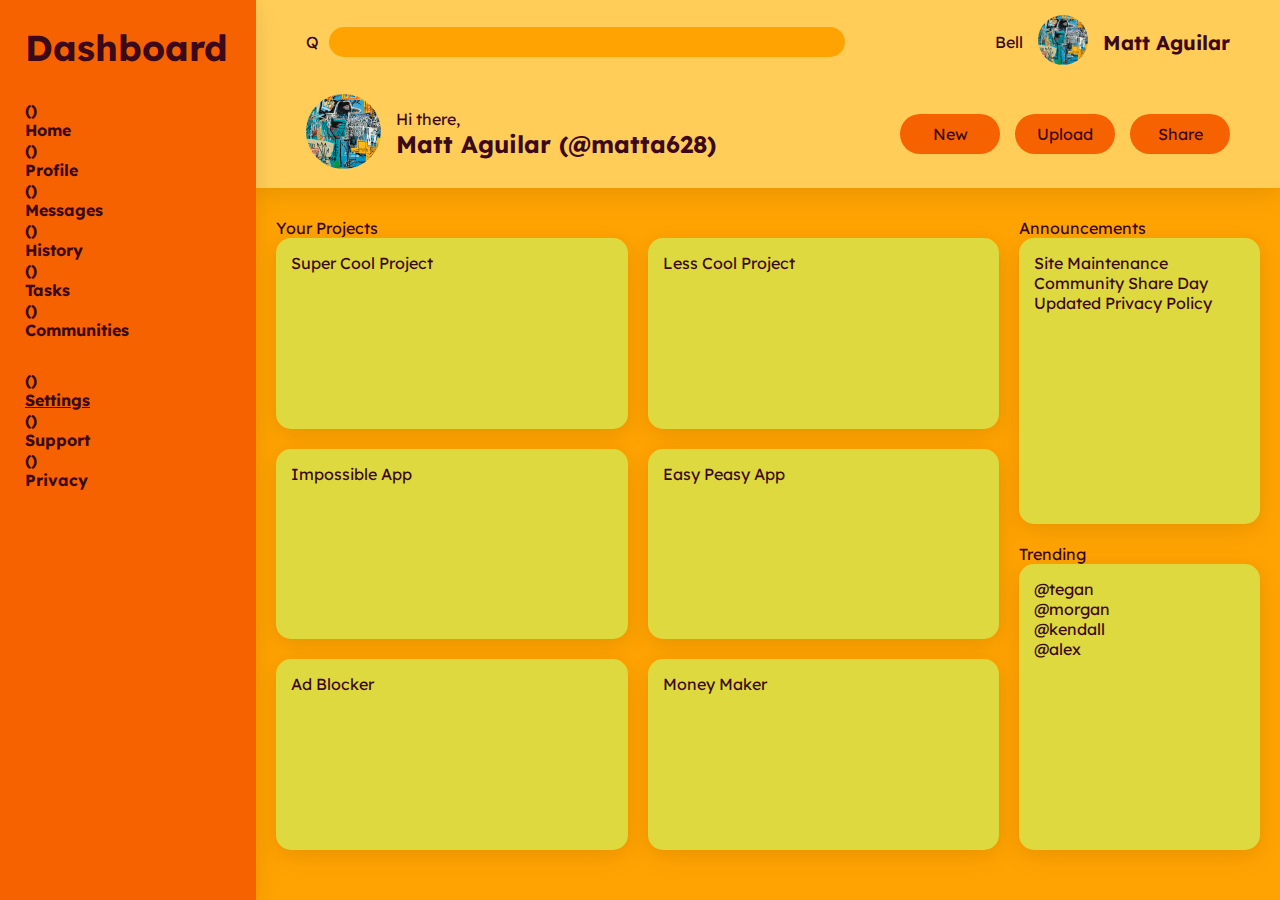
==== index.html @ 76fbe7a9 "Reorganize sidebar and add hover color changes" ====
<!DOCTYPE html>
<html lang="en">
<head>
  <title>Admin Dashboard</title>
  <link rel="stylesheet" href="style.css">
  <meta charset="UTF-8">
  <meta http-equiv="X-UA-Compatible" content="IE=edge">
  <meta name="viewport" content="width=device-width, initial-scale=1.0">
</head>
<body>
  
    <div class="wrapper">
      <div class="header">
        <div class="top">
          <div class="search">
            <div class="search-icon">Q</div>
            <input type="search">
          </div>
          <div class="account">
            <div class="notifications">
              Bell
            </div>
            <div class="profile-pic">
              <img src="img/profile.png" alt="profile picture">
            </div>
            <div class="account-name">
              Matt Aguilar
            </div>
          </div>
        </div>
        <div class="heading">
          <div class="welcome">
            <div class="profile-pic">
              <img src="img/profile.png" alt="profile picture">
            </div>
            <div class="user-greeting">
              <div class="greeting">Hi there,</div>
              <div class="user-name">Matt Aguilar (@matta628)</div>
            </div>
          </div>
          <div class="actions">
              <div class="buttons">
                <input type="button" value="New">
                <input type="button" value="Upload">
                <input type="button" value="Share">
              </div>
          </div>
        </div>
      </div>
      <div class="sidebar">
        <div class="title">
          Dashboard
        </div>
        <div class="nav">
          <div>
            <div class="symbol">()</div>
            <div>Home</div>
          </div>
          <div>
            <div class="symbol">()</div>
            <div>Profile</div>
          </div>
          <div>
            <div class="symbol">()</div>
            <div>Messages</div>
          </div>
          <div>
            <div class="symbol">()</div>
            <div>History</div>
          </div>
          <div>
            <div class="symbol">()</div>
            <div>Tasks</div>
          </div>
          <div>
            <div class="symbol">()</div>
            <div>Communities</div>
          </div>
        </div>
        <div class="nav">
          <div>
            <div class="symbol">()</div>
            <a href="">Settings</a>
          </div>
          <div>
            <div class="symbol">()</div>
            <div>Support</div>
          </div>
          <div>
            <div class="symbol">()</div>
            <div>Privacy</div>
          </div>
        </div>
      </div>
      <div class="dashboard">
        <div class="projects">
          <div class="title">Your Projects</div>
          <div class="project-cards">
            <div class="card">
              <div class="project">Super Cool Project</div>
            </div>
            <div class="card">
              <div class="project">Less Cool Project</div>
            </div>
            <div class="card">
              <div class="project">Impossible App</div>
            </div>
            <div class="card">
              <div class="project">Easy Peasy App</div>
            </div>
            <div class="card">
              <div class="project">Ad Blocker</div>
            </div>
            <div class="card">
              <div class="project">Money Maker</div>
            </div>
          </div>
        </div>
        <div class="announcements">
          <div class="title">Announcements</div>
          <div class="container">
            <ul>
              <li>Site Maintenance</li>
              <li>Community Share Day</li>
              <li>Updated Privacy Policy</li>
            </ul>
          </div>
        </div>
        <div class="trending">
          <div class="title">Trending</div>
          <div class="container">
            <ul>
              <li>@tegan</li>
              <li>@morgan</li>
              <li>@kendall</li>
              <li>@alex</li>
            </ul>
          </div>
        </div>
      </div>
    </div>


</body>
</html>
---- style.css ----
@import url('https://fonts.googleapis.com/css2?family=Lexend:wght@100;200;400;700&display=swap');

:root{
  --main-foreground: #DED93E;
  --main-fg-light: #ede843;
  --main-background: #FFA303;
  --main-header: #FFCD58;
  --main-side: #F76201;
  --main-side-light: #fa8f48;
  --main-font-color: #3B0918;
}

/* :root{
  --main-foreground: #FBFAF8;
  --main-background: #e7decd;
  --main-header: #9cc274;
  --main-side: #698f3f;
  --main-font-color: #0a122a;
} */

/* :root{
  --main-foreground: #11579a;
  --main-background: #041C32;
  --main-header: #0f5a7d;
  --main-side: #04293A;
  --main-font-color: rgb(80, 169, 191);
}  */

* {
  padding: 0;
  margin: 0;
  color: var(--main-font-color);
  font-family: 'Lexend', sans-serif;
  font-size: 16px;
}

li{
  list-style: none;
}

.wrapper{
  height: 100vh;
  display: grid;
  grid: "sidebar header" 1fr
        "sidebar dashboard" 5.5fr
        / 1fr 4fr;
  overflow: auto;
}

.sidebar{
  padding: 25px;
  grid-area: sidebar;
  background-color: var(--main-side);
  color: var(--main-highlight);
  position: relative;
  z-index: 3;
  font-weight: 700;
  display: flex;
  flex-direction: column;
  gap: 30px;
}

.sidebar .title {
  font-size: 36px;
}

.nav ul{
  display: grid;
  grid-template-rows: repeat(6, 1fr);
  grid-template-columns: 1fr 8fr;
}

.nav li {
  font-size: 24px;
}

.header{
  padding: 15px 50px;
  grid-area: header;
  background-color: var(--main-header);
  position: relative;
  z-index: 2;
  display: grid;
  grid: "top" 1fr "heading" 1fr / 1fr;
}

.top{
  grid-area: top;
  width: 100%;
  gap: 150px;
  display: flex;
  justify-content: end;
  align-self: start;
  align-items: center;
}

.search{
  display: flex;
  gap: 10px;
  width: 100%;
  align-items: center;
}

input[type="search"]{
  background-color: var(--main-background);
  border-radius: 15px;
  border: none;
  padding-left: 5px;
  outline: none;
  height: 30px;
  width: 100%;
}

input[type="search"]::-webkit-search-cancel-button {
  -webkit-appearance: none;
}

.account{
  gap: 15px;
  display: flex;
  align-items: center;
}

.account img{
  height: 50px;
  width: auto;
}

.account-name{
  font-size: 20px;
  font-weight: 700;
  width: max-content;
}

.heading{
  grid-area: heading;
  display: flex;
  justify-content: space-between;
  align-items: center;
}

.welcome{
  display: flex;
  align-items: center;
  gap: 15px;
}

.welcome img {
  height: 75px;
}

img{
  border-radius: 50px;
}

.user-name{
  font-size: 24px;
  font-weight: 700;
}

.buttons{
  display: flex;
  align-items: center;
  gap: 15px;
}

input[type="button"]{
  background-color: var(--main-side);
  height: 40px;
  width: 100px;
  border: none;
  border-radius: 30px;
}

input[type="button"]:hover{
  background-color: var(--main-side-light);
}



.dashboard{
  grid-area: dashboard;
  padding: 30px 20px 50px 20px;
  background-color: var(--main-background);
  display: grid;
  grid: "projects announcements" 1fr
  "projects trending" 1fr
  / 3fr 1fr;
  gap: 20px;
  position: relative;
  z-index: 1;
}

.projects{
  grid-area: projects;
  display: flex;
  flex-direction: column;
}

.project-cards{
  height: 100%;
  display: grid;
  grid: 1fr 1fr 1fr / 1fr 1fr;
  gap: 20px;
}

.card{
  background-color: var(--main-contrast);
}

.announcements{
  display: flex;
  flex-direction: column;
  grid-area: announcements;
}

.trending{
  display: flex;
  flex-direction: column;
  grid-area: trending;
  height: 100%;
}
.container {
  height: 100%;
}

.card, .container{
  border-radius: 15px;
  padding: 15px;
  background-color: var(--main-foreground);
}

.card:hover, .container:hover{
  background-color: var(--main-fg-light);
}


.card, .container, .header, .sidebar{
  box-shadow: rgba(17, 17, 26, 0.05) 0px 4px 16px, rgba(17, 17, 26, 0.05) 0px 8px 32px;
}
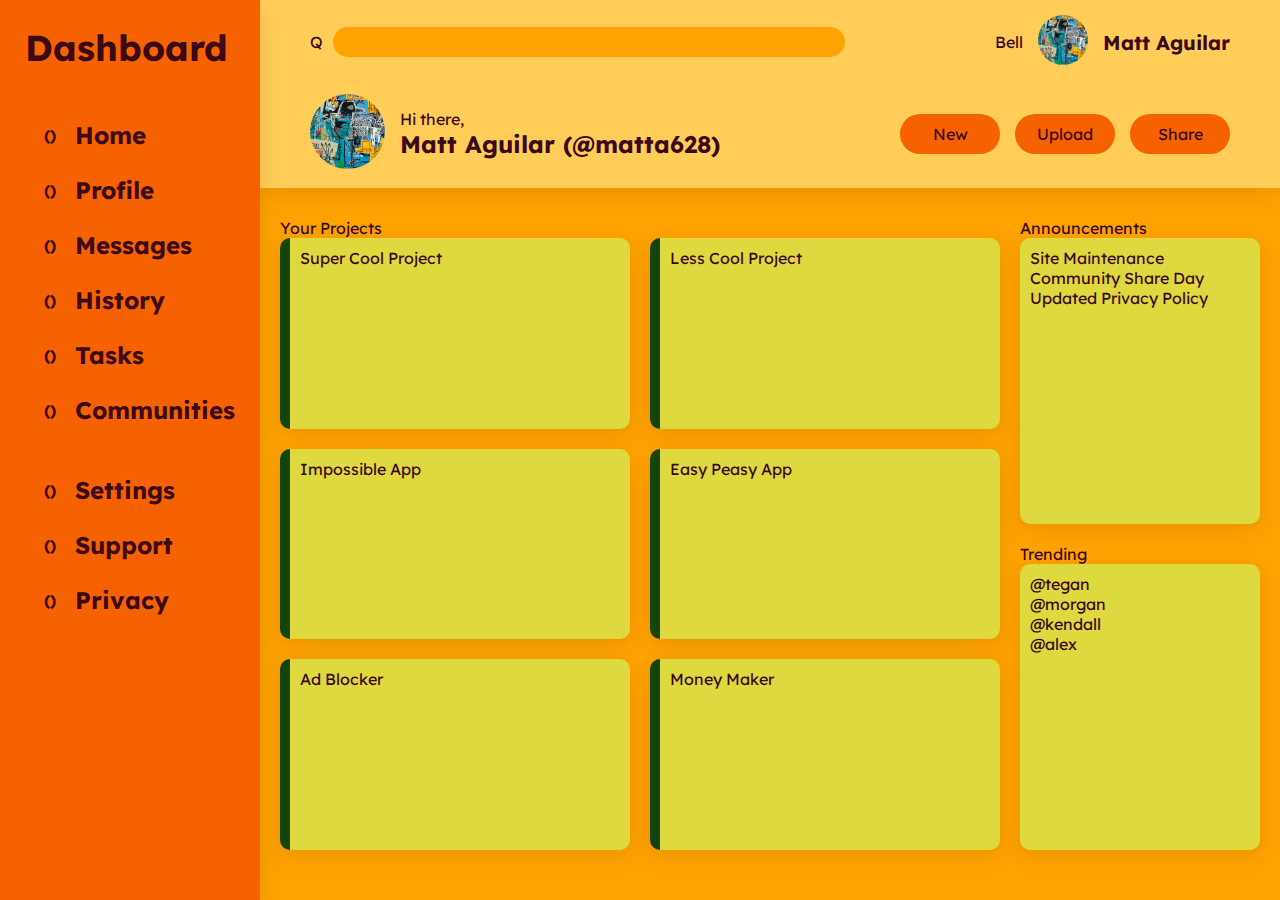
==== commit 0b2c59ab: "Add accent color to project cards" ====
--- a/index.html
+++ b/index.html
@@ -52,43 +52,44 @@
           Dashboard
         </div>
         <div class="nav">
-          <div>
+          <div class="nav-link">
             <div class="symbol">()</div>
-            <div>Home</div>
+            <a href="">Home</a>
           </div>
-          <div>
+          <div class="nav-link">
             <div class="symbol">()</div>
-            <div>Profile</div>
+            <a href="">Profile</a>
           </div>
-          <div>
+          <div class="nav-link">
             <div class="symbol">()</div>
-            <div>Messages</div>
+            <a href="">Messages</a>
           </div>
-          <div>
+          <div class="nav-link">
             <div class="symbol">()</div>
-            <div>History</div>
+            <a href="">History</a>
           </div>
-          <div>
+          <div class="nav-link">
             <div class="symbol">()</div>
-            <div>Tasks</div>
+            <a href="">Tasks</a>
           </div>
-          <div>
+          <div class="nav-link">
             <div class="symbol">()</div>
-            <div>Communities</div>
+            <a href="">Communities</a>
           </div>
         </div>
         <div class="nav">
-          <div>
+          <div class="nav-link">
             <div class="symbol">()</div>
             <a href="">Settings</a>
           </div>
-          <div>
+          <div class="nav-link">
             <div class="symbol">()</div>
-            <div>Support</div>
+            <a href="">Support</a>
           </div>
-          <div>
+          <div class="nav-link">
             <div class="symbol">()</div>
-            <div>Privacy</div>
+            <a href="">Privacy</a>
+
           </div>
         </div>
       </div>
--- a/style.css
+++ b/style.css
@@ -3,6 +3,7 @@
 :root{
   --main-foreground: #DED93E;
   --main-fg-light: #ede843;
+  --main-accent: #2d9a1c;
   --main-background: #FFA303;
   --main-header: #FFCD58;
   --main-side: #F76201;
@@ -57,21 +58,37 @@
   font-weight: 700;
   display: flex;
   flex-direction: column;
-  gap: 30px;
+  gap: 50px;
 }
 
 .sidebar .title {
   font-size: 36px;
 }
 
-.nav ul{
-  display: grid;
-  grid-template-rows: repeat(6, 1fr);
-  grid-template-columns: 1fr 8fr;
-}
-
-.nav li {
+.nav{
+  display: grid;
+  gap: 25px;
+}
+
+.nav-link{
+  display:grid;
+  grid-template-columns: 50px;
+  grid-auto-flow: column;
+  align-items: center;
+}
+
+.symbol{
+  display: grid;
+  place-content: center;
+}
+
+.nav a{
   font-size: 24px;
+  text-decoration: none;
+}
+
+a:hover{
+  text-decoration: underline;
 }
 
 .header{
@@ -206,6 +223,7 @@
 
 .card{
   background-color: var(--main-contrast);
+  border-left: 10px inset var(--main-accent);
 }
 
 .announcements{
@@ -225,15 +243,14 @@
 }
 
 .card, .container{
-  border-radius: 15px;
-  padding: 15px;
+  border-radius: 10px;
+  padding: 10px;
   background-color: var(--main-foreground);
 }
 
 .card:hover, .container:hover{
   background-color: var(--main-fg-light);
 }
-
 
 .card, .container, .header, .sidebar{
   box-shadow: rgba(17, 17, 26, 0.05) 0px 4px 16px, rgba(17, 17, 26, 0.05) 0px 8px 32px;
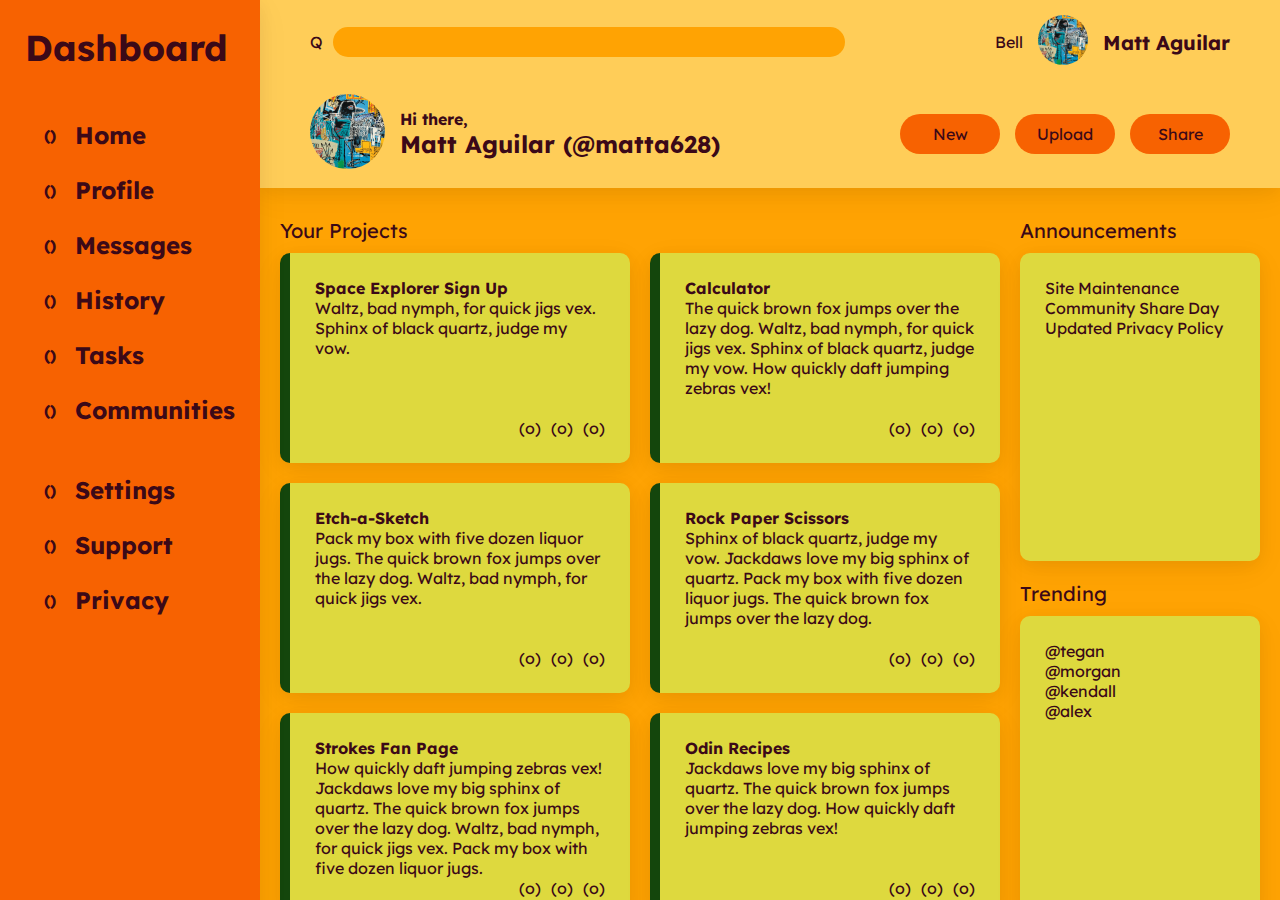
==== commit ee5bd235: "Organize project cards" ====
--- a/index.html
+++ b/index.html
@@ -98,22 +98,133 @@
           <div class="title">Your Projects</div>
           <div class="project-cards">
             <div class="card">
-              <div class="project">Super Cool Project</div>
-            </div>
-            <div class="card">
-              <div class="project">Less Cool Project</div>
-            </div>
-            <div class="card">
-              <div class="project">Impossible App</div>
-            </div>
-            <div class="card">
-              <div class="project">Easy Peasy App</div>
-            </div>
-            <div class="card">
-              <div class="project">Ad Blocker</div>
-            </div>
-            <div class="card">
-              <div class="project">Money Maker</div>
+              <div class="project">
+                <div class="project-title">Space Explorer Sign Up</div>
+                <div class="project-desc">
+                  Waltz, bad nymph, for quick jigs vex.
+                  Sphinx of black quartz, judge my vow.
+                </div>
+              </div>
+              <div class="project-buttons">
+                <div class="star">
+                  (o)
+                </div>
+                <div class="view">
+                  (o)
+                </div>
+                <div class="share">
+                  (o)
+                </div>
+              </div>
+            </div>
+            <div class="card">
+              <div class="project">
+                <div class="project-title">Calculator</div>
+                <div class="project-desc">
+                  The quick brown fox jumps over the lazy dog.
+                  Waltz, bad nymph, for quick jigs vex.
+                  Sphinx of black quartz, judge my vow.
+                  How quickly daft jumping zebras vex!
+                </div>
+              </div>
+              <div class="project-buttons">
+                <div class="star">
+                  (o)
+                </div>
+                <div class="view">
+                  (o)
+                </div>
+                <div class="share">
+                  (o)
+                </div>
+              </div>
+            </div>
+            <div class="card">
+              <div class="project">
+                <div class="project-title">Etch-a-Sketch</div>
+                <div class="project-desc">
+                  Pack my box with five dozen liquor jugs.
+                  The quick brown fox jumps over the lazy dog.
+                  Waltz, bad nymph, for quick jigs vex.
+                </div>
+              </div>
+              <div class="project-buttons">
+                <div class="star">
+                  (o)
+                </div>
+                <div class="view">
+                  (o)
+                </div>
+                <div class="share">
+                  (o)
+                </div>
+              </div>
+            </div>
+            <div class="card">
+              <div class="project">
+                <div class="project-title">Rock Paper Scissors</div>
+                <div class="project-desc">
+                  Sphinx of black quartz, judge my vow.
+                  Jackdaws love my big sphinx of quartz.
+                  Pack my box with five dozen liquor jugs.
+                  The quick brown fox jumps over the lazy dog.
+                </div>
+              </div>
+              <div class="project-buttons">
+                <div class="star">
+                  (o)
+                </div>
+                <div class="view">
+                  (o)
+                </div>
+                <div class="share">
+                  (o)
+                </div>
+              </div>
+            </div>
+            <div class="card">
+              <div class="project">
+                <div class="project-title">Strokes Fan Page</div>
+                <div class="project-desc">
+                  How quickly daft jumping zebras vex!
+                  Jackdaws love my big sphinx of quartz.
+                  The quick brown fox jumps over the lazy dog.
+                  Waltz, bad nymph, for quick jigs vex.
+                  Pack my box with five dozen liquor jugs.
+                </div>
+              </div>
+              <div class="project-buttons">
+                <div class="star">
+                  (o)
+                </div>
+                <div class="view">
+                  (o)
+                </div>
+                <div class="share">
+                  (o)
+                </div>
+              </div>
+            </div>
+            <div class="card">
+              <div class="project">
+                <div class="project-title">Odin Recipes</div>
+                <div class="project-desc">
+                  Jackdaws love my big sphinx of quartz.
+                  The quick brown fox jumps over the lazy dog.
+                  How quickly daft jumping zebras vex!
+                </div>
+              </div>
+              <div class="project-buttons">
+                <div class="star">
+                  (o)
+                </div>
+                <div class="view">
+                  (o)
+                </div>
+                <div class="share">
+                  (o)
+                </div>
+              </div>
             </div>
           </div>
         </div>
--- a/style.css
+++ b/style.css
@@ -169,10 +169,12 @@
 img{
   border-radius: 50px;
 }
+.user-greeting {
+  font-weight: 700;
+}
 
 .user-name{
   font-size: 24px;
-  font-weight: 700;
 }
 
 .buttons{
@@ -193,8 +195,6 @@
   background-color: var(--main-side-light);
 }
 
-
-
 .dashboard{
   grid-area: dashboard;
   padding: 30px 20px 50px 20px;
@@ -208,10 +208,18 @@
   z-index: 1;
 }
 
+.dashboard .title {
+  font-size: 20px;
+}
+
 .projects{
   grid-area: projects;
   display: flex;
   flex-direction: column;
+}
+
+.project-title{
+  font-weight: 700;
 }
 
 .project-cards{
@@ -224,6 +232,15 @@
 .card{
   background-color: var(--main-contrast);
   border-left: 10px inset var(--main-accent);
+  display: grid;
+  align-content: space-between;
+}
+
+.project-buttons{
+  display: grid;
+  grid-auto-flow: column;
+  justify-content: right;
+  gap: 10px;
 }
 
 .announcements{
@@ -238,13 +255,19 @@
   grid-area: trending;
   height: 100%;
 }
+
+.projects, .announcements,
+.trending{
+  gap: 10px;
+}
+
 .container {
   height: 100%;
 }
 
 .card, .container{
   border-radius: 10px;
-  padding: 10px;
+  padding: 25px;
   background-color: var(--main-foreground);
 }
 
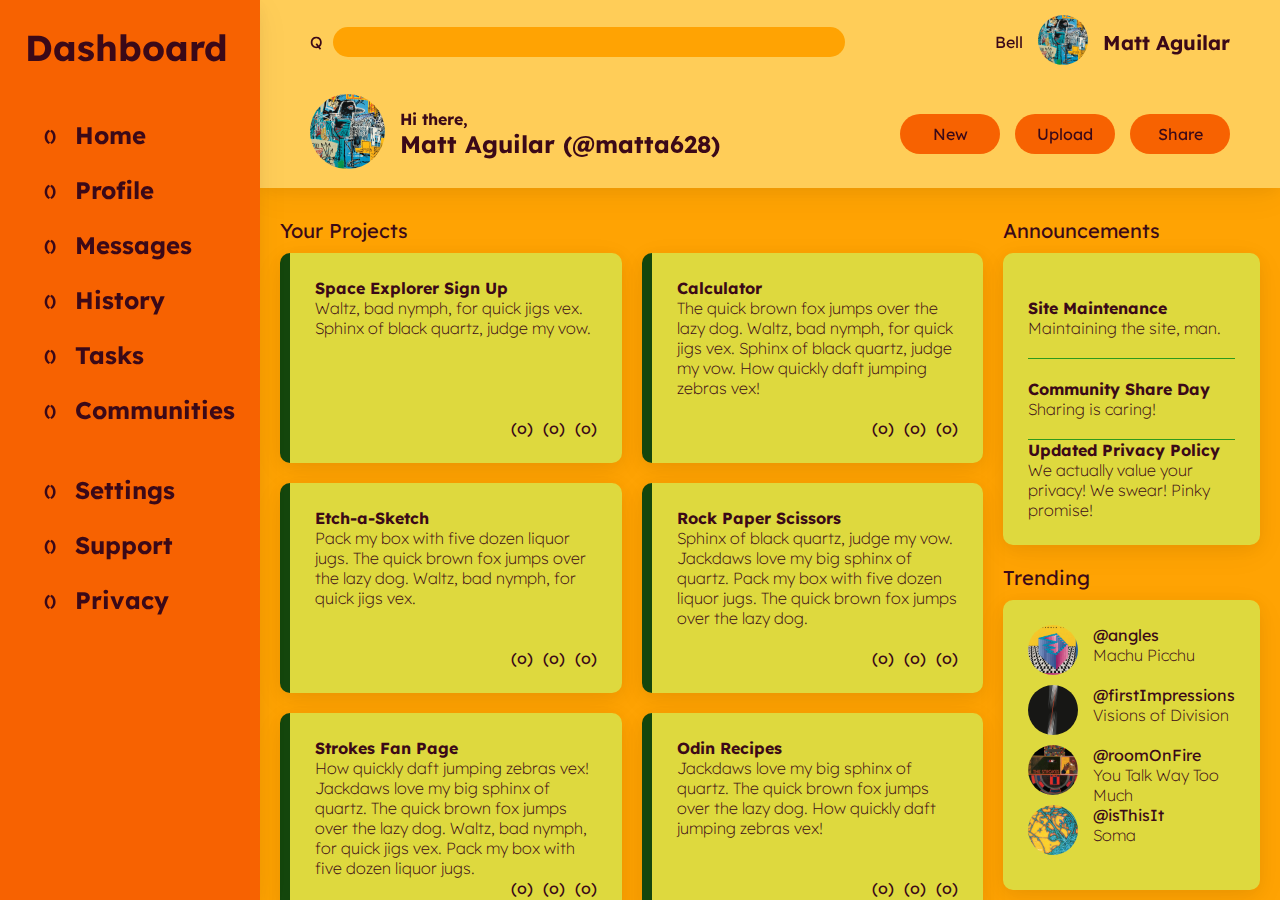
==== commit b8d5c14e: "Organize trending users and add pfps" ====
--- a/index.html
+++ b/index.html
@@ -95,12 +95,12 @@
       </div>
       <div class="dashboard">
         <div class="projects">
-          <div class="title">Your Projects</div>
+          <div class="section-title">Your Projects</div>
           <div class="project-cards">
             <div class="card">
               <div class="project">
-                <div class="project-title">Space Explorer Sign Up</div>
-                <div class="project-desc">
+                <div class="title">Space Explorer Sign Up</div>
+                <div class="desc">
                   Waltz, bad nymph, for quick jigs vex.
                   Sphinx of black quartz, judge my vow.
                 </div>
@@ -119,8 +119,8 @@
             </div>
             <div class="card">
               <div class="project">
-                <div class="project-title">Calculator</div>
-                <div class="project-desc">
+                <div class="title">Calculator</div>
+                <div class="desc">
                   The quick brown fox jumps over the lazy dog.
                   Waltz, bad nymph, for quick jigs vex.
                   Sphinx of black quartz, judge my vow.
@@ -141,8 +141,8 @@
             </div>
             <div class="card">
               <div class="project">
-                <div class="project-title">Etch-a-Sketch</div>
-                <div class="project-desc">
+                <div class="title">Etch-a-Sketch</div>
+                <div class="desc">
                   Pack my box with five dozen liquor jugs.
                   The quick brown fox jumps over the lazy dog.
                   Waltz, bad nymph, for quick jigs vex.
@@ -162,8 +162,8 @@
             </div>
             <div class="card">
               <div class="project">
-                <div class="project-title">Rock Paper Scissors</div>
-                <div class="project-desc">
+                <div class="title">Rock Paper Scissors</div>
+                <div class="desc">
                   Sphinx of black quartz, judge my vow.
                   Jackdaws love my big sphinx of quartz.
                   Pack my box with five dozen liquor jugs.
@@ -184,8 +184,8 @@
             </div>
             <div class="card">
               <div class="project">
-                <div class="project-title">Strokes Fan Page</div>
-                <div class="project-desc">
+                <div class="title">Strokes Fan Page</div>
+                <div class="desc">
                   How quickly daft jumping zebras vex!
                   Jackdaws love my big sphinx of quartz.
                   The quick brown fox jumps over the lazy dog.
@@ -207,8 +207,8 @@
             </div>
             <div class="card">
               <div class="project">
-                <div class="project-title">Odin Recipes</div>
-                <div class="project-desc">
+                <div class="title">Odin Recipes</div>
+                <div class="desc">
                   Jackdaws love my big sphinx of quartz.
                   The quick brown fox jumps over the lazy dog.
                   How quickly daft jumping zebras vex!
@@ -229,24 +229,70 @@
           </div>
         </div>
         <div class="announcements">
-          <div class="title">Announcements</div>
+          <div class="section-title">Announcements</div>
           <div class="container">
-            <ul>
-              <li>Site Maintenance</li>
-              <li>Community Share Day</li>
-              <li>Updated Privacy Policy</li>
-            </ul>
+              <div class="background">
+                <div class="announcement">
+                  <div class="title">Site Maintenance</div>
+                  <div class="desc">
+                    Maintaining the site, man.
+                  </div>
+                </div>
+                <div class="announcement">
+                  <div class="title">Community Share Day</div>
+                  <div class="desc">
+                    Sharing is caring!
+                  </div>
+                </div>
+                <div class="announcement">
+                  <div class="title">Updated Privacy Policy</div>
+                  <div class="desc">
+                    We actually value your privacy! We swear!
+                    Pinky promise!
+                  </div>
+                </div>
+              </div>
           </div>
         </div>
         <div class="trending">
-          <div class="title">Trending</div>
+          <div class="section-title">Trending</div>
           <div class="container">
-            <ul>
-              <li>@tegan</li>
-              <li>@morgan</li>
-              <li>@kendall</li>
-              <li>@alex</li>
-            </ul>
+            <div class="user">
+              <div class="profile-pic">
+                <img src="img/angles.jpeg" alt="profile picture">
+              </div>
+              <div class="user-info">
+                <div class="handle">@angles</div>
+                <div class="name">Machu Picchu</div>
+              </div>
+            </div>
+            <div class="user">
+              <div class="profile-pic">
+                <img src="img/firstImpressions.jpeg" alt="profile picture">
+              </div>
+              <div class="user-info">
+                <div class="handle">@firstImpressions</div>
+                <div class="name">Visions of Division</div>
+              </div>
+            </div>
+            <div class="user">
+              <div class="profile-pic">
+                <img src="img/roomOnFire.jpeg" alt="profile picture">
+              </div>
+              <div class="user-info">
+                <div class="handle">@roomOnFire</div>
+                <div class="name">You Talk Way Too Much</div>
+              </div>
+            </div>
+            <div class="user">
+              <div class="profile-pic">
+                <img src="img/isThisIt.png" alt="profile picture">
+              </div>
+              <div class="user-info">
+                <div class="handle">@isThisIt</div>
+                <div class="name">Soma</div>
+              </div>
+            </div>
           </div>
         </div>
       </div>
--- a/style.css
+++ b/style.css
@@ -95,7 +95,7 @@
   padding: 15px 50px;
   grid-area: header;
   background-color: var(--main-header);
-  position: relative;
+  position: sticky;
   z-index: 2;
   display: grid;
   grid: "top" 1fr "heading" 1fr / 1fr;
@@ -138,7 +138,8 @@
   align-items: center;
 }
 
-.account img{
+.account img,
+.trending img{
   height: 50px;
   width: auto;
 }
@@ -206,9 +207,10 @@
   gap: 20px;
   position: relative;
   z-index: 1;
-}
-
-.dashboard .title {
+  overflow: auto;
+}
+
+.dashboard .section-title {
   font-size: 20px;
 }
 
@@ -218,7 +220,8 @@
   flex-direction: column;
 }
 
-.project-title{
+.project .title,
+.announcement .title{
   font-weight: 700;
 }
 
@@ -259,10 +262,6 @@
 .projects, .announcements,
 .trending{
   gap: 10px;
-}
-
-.container {
-  height: 100%;
 }
 
 .card, .container{
@@ -271,7 +270,57 @@
   background-color: var(--main-foreground);
 }
 
-.card:hover, .container:hover{
+.container{
+  height: 100%;
+}
+
+.container .background {
+  height: 100%;
+  display: grid;
+  grid-template-rows: 1fr 1fr 1fr;
+  place-items: left;
+  gap: 1px;
+  background-color: var(--main-accent);
+}
+
+.announcement{
+  background-color: var(--main-foreground);
+  display: grid;
+  justify-content: left;
+  align-items: center;
+}
+
+.announcement .title{
+  align-self: end;
+}
+
+.announcement .desc{
+  align-self: start;
+  max-height: 80px;
+  overflow: hidden;
+}
+
+.desc {
+  font-weight: 200;
+}
+
+.trending .container{
+  display: grid;
+  grid-template-rows: 1fr 1fr 1fr 1fr;
+  justify-items: space-between;
+}
+
+.user{
+  display: grid;
+  grid-template-columns: 50px;
+  grid-auto-flow: column;
+  gap: 15px
+}
+.trending .name{
+  font-weight: 200;
+}
+
+.card:hover, .trending .container:hover, .announcement:hover{
   background-color: var(--main-fg-light);
 }
 
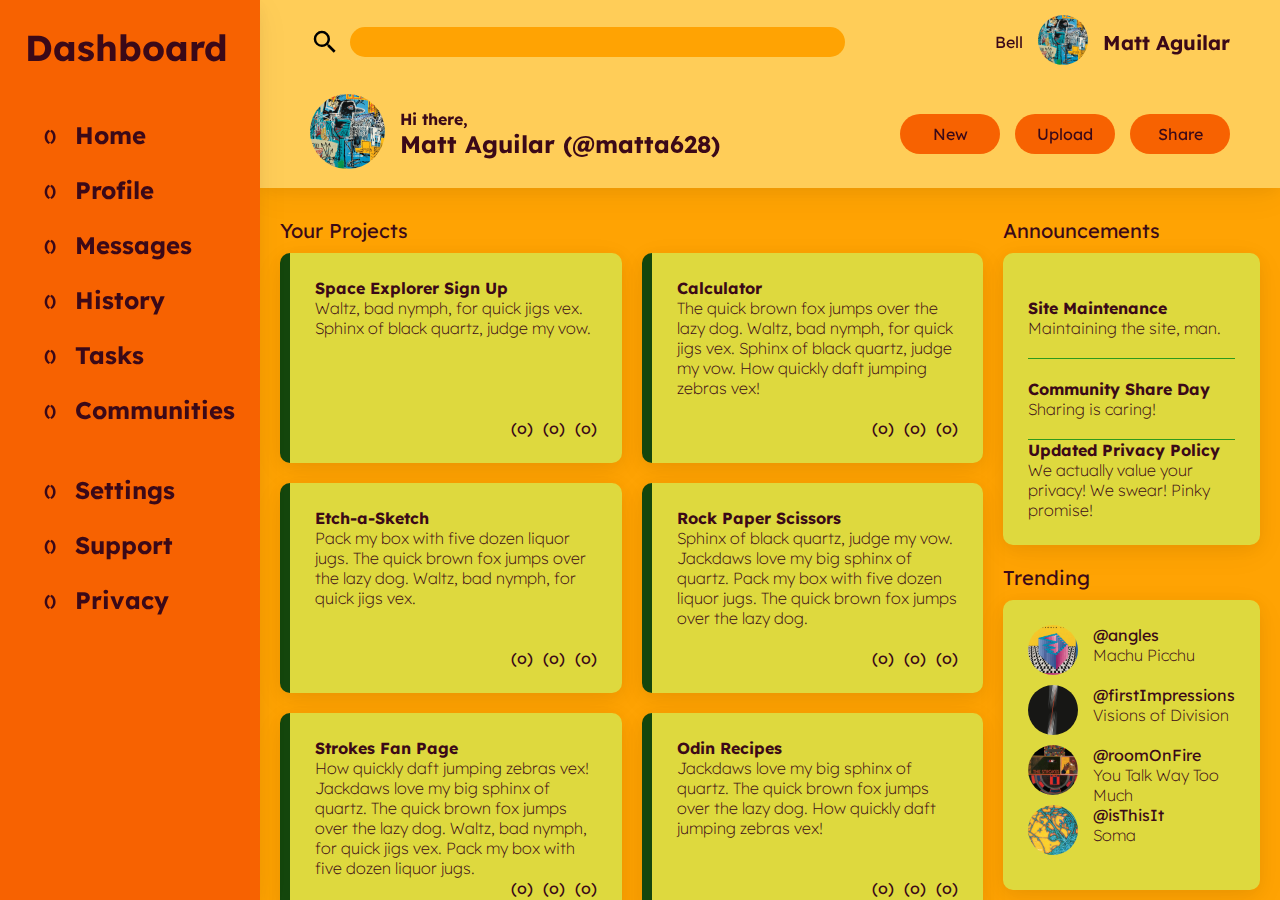
==== commit 547459dd: "Add search icon" ====
--- a/index.html
+++ b/index.html
@@ -13,7 +13,7 @@
       <div class="header">
         <div class="top">
           <div class="search">
-            <div class="search-icon">Q</div>
+            <img src="icon/magnify.svg" alt="Search icon">
             <input type="search">
           </div>
           <div class="account">
--- a/style.css
+++ b/style.css
@@ -101,6 +101,7 @@
   grid: "top" 1fr "heading" 1fr / 1fr;
 }
 
+
 .top{
   grid-area: top;
   width: 100%;
@@ -116,6 +117,9 @@
   gap: 10px;
   width: 100%;
   align-items: center;
+}
+.search img{
+  height: 30px;
 }
 
 input[type="search"]{
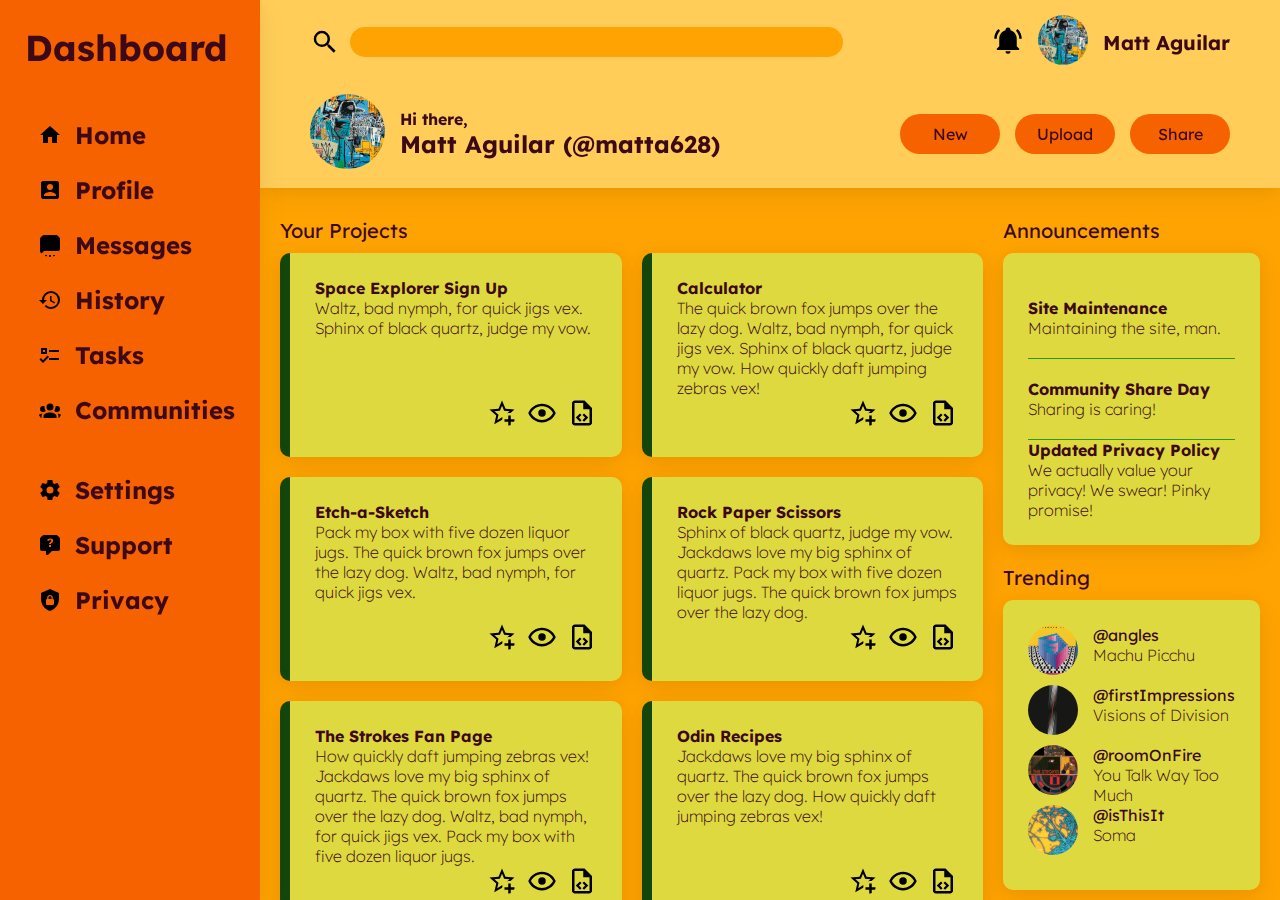
==== commit ba6a1115: "Add remaining missing svg icons" ====
--- a/index.html
+++ b/index.html
@@ -18,7 +18,7 @@
           </div>
           <div class="account">
             <div class="notifications">
-              Bell
+              <img src="icon/bell-ring.svg" alt="bell logo">
             </div>
             <div class="profile-pic">
               <img src="img/profile.png" alt="profile picture">
@@ -53,41 +53,59 @@
         </div>
         <div class="nav">
           <div class="nav-link">
-            <div class="symbol">()</div>
+            <div class="symbol">
+              <img src="icon/home.svg" alt="home icon">
+            </div>
             <a href="">Home</a>
           </div>
           <div class="nav-link">
-            <div class="symbol">()</div>
+            <div class="symbol">
+              <img src="icon/profile.svg" alt="profile icon">
+            </div>
             <a href="">Profile</a>
           </div>
           <div class="nav-link">
-            <div class="symbol">()</div>
+            <div class="symbol">
+              <img src="icon/message-settings.svg" alt="messages icon">
+            </div>
             <a href="">Messages</a>
           </div>
           <div class="nav-link">
-            <div class="symbol">()</div>
+            <div class="symbol">
+              <img src="icon/history.svg" alt="history icon">
+            </div>
             <a href="">History</a>
           </div>
           <div class="nav-link">
-            <div class="symbol">()</div>
+            <div class="symbol">
+              <img src="icon/tasks.svg" alt="tasks icon">
+            </div>
             <a href="">Tasks</a>
           </div>
           <div class="nav-link">
-            <div class="symbol">()</div>
+            <div class="symbol">
+              <img src="icon/communities.svg" alt="communities icon">
+            </div>
             <a href="">Communities</a>
           </div>
         </div>
         <div class="nav">
           <div class="nav-link">
-            <div class="symbol">()</div>
+            <div class="symbol">
+              <img src="icon/settings.svg" alt="settings icon">
+            </div>
             <a href="">Settings</a>
           </div>
           <div class="nav-link">
-            <div class="symbol">()</div>
+            <div class="symbol">
+              <img src="icon/support.svg" alt="support icon">
+            </div>
             <a href="">Support</a>
           </div>
           <div class="nav-link">
-            <div class="symbol">()</div>
+            <div class="symbol">
+              <img src="icon/privacy.svg" alt="privacy icon">
+            </div>
             <a href="">Privacy</a>
 
           </div>
@@ -107,13 +125,13 @@
               </div>
               <div class="project-buttons">
                 <div class="star">
-                  (o)
-                </div>
-                <div class="view">
-                  (o)
-                </div>
-                <div class="share">
-                  (o)
+                  <img src="icon/star-plus-outline.svg" alt="star icon">
+                </div>
+                <div class="view">
+                  <img src="icon/eye-outline.svg" alt="view icon">
+                </div>
+                <div class="source">
+                  <img src="icon/file-code-outline.svg" alt="source code icon">
                 </div>
               </div>
             </div>
@@ -129,13 +147,13 @@
               </div>
               <div class="project-buttons">
                 <div class="star">
-                  (o)
-                </div>
-                <div class="view">
-                  (o)
-                </div>
-                <div class="share">
-                  (o)
+                  <img src="icon/star-plus-outline.svg" alt="star icon">
+                </div>
+                <div class="view">
+                  <img src="icon/eye-outline.svg" alt="view icon">
+                </div>
+                <div class="source">
+                  <img src="icon/file-code-outline.svg" alt="source code icon">
                 </div>
               </div>
             </div>
@@ -150,13 +168,13 @@
               </div>
               <div class="project-buttons">
                 <div class="star">
-                  (o)
-                </div>
-                <div class="view">
-                  (o)
-                </div>
-                <div class="share">
-                  (o)
+                  <img src="icon/star-plus-outline.svg" alt="star icon">
+                </div>
+                <div class="view">
+                  <img src="icon/eye-outline.svg" alt="view icon">
+                </div>
+                <div class="source">
+                  <img src="icon/file-code-outline.svg" alt="source code icon">
                 </div>
               </div>
             </div>
@@ -172,19 +190,19 @@
               </div>
               <div class="project-buttons">
                 <div class="star">
-                  (o)
-                </div>
-                <div class="view">
-                  (o)
-                </div>
-                <div class="share">
-                  (o)
-                </div>
-              </div>
-            </div>
-            <div class="card">
-              <div class="project">
-                <div class="title">Strokes Fan Page</div>
+                  <img src="icon/star-plus-outline.svg" alt="star icon">
+                </div>
+                <div class="view">
+                  <img src="icon/eye-outline.svg" alt="view icon">
+                </div>
+                <div class="source">
+                  <img src="icon/file-code-outline.svg" alt="source code icon">
+                </div>
+              </div>
+            </div>
+            <div class="card">
+              <div class="project">
+                <div class="title">The Strokes Fan Page</div>
                 <div class="desc">
                   How quickly daft jumping zebras vex!
                   Jackdaws love my big sphinx of quartz.
@@ -195,13 +213,13 @@
               </div>
               <div class="project-buttons">
                 <div class="star">
-                  (o)
-                </div>
-                <div class="view">
-                  (o)
-                </div>
-                <div class="share">
-                  (o)
+                  <img src="icon/star-plus-outline.svg" alt="star icon">
+                </div>
+                <div class="view">
+                  <img src="icon/eye-outline.svg" alt="view icon">
+                </div>
+                <div class="source">
+                  <img src="icon/file-code-outline.svg" alt="source code icon">
                 </div>
               </div>
             </div>
@@ -216,13 +234,13 @@
               </div>
               <div class="project-buttons">
                 <div class="star">
-                  (o)
-                </div>
-                <div class="view">
-                  (o)
-                </div>
-                <div class="share">
-                  (o)
+                  <img src="icon/star-plus-outline.svg" alt="star icon">
+                </div>
+                <div class="view">
+                  <img src="icon/eye-outline.svg" alt="view icon">
+                </div>
+                <div class="source">
+                  <img src="icon/file-code-outline.svg" alt="source code icon">
                 </div>
               </div>
             </div>
--- a/style.css
+++ b/style.css
@@ -82,6 +82,10 @@
   place-content: center;
 }
 
+.symbol img {
+  height: 24px;
+}
+
 .nav a{
   font-size: 24px;
   text-decoration: none;
@@ -112,15 +116,17 @@
   align-items: center;
 }
 
+.top img{
+  height: 30px;
+}
+
 .search{
   display: flex;
   gap: 10px;
   width: 100%;
   align-items: center;
 }
-.search img{
-  height: 30px;
-}
+
 
 input[type="search"]{
   background-color: var(--main-background);
@@ -142,7 +148,7 @@
   align-items: center;
 }
 
-.account img,
+.account .profile-pic img,
 .trending img{
   height: 50px;
   width: auto;
@@ -250,6 +256,10 @@
   gap: 10px;
 }
 
+.project-buttons img{
+  height: 30px;
+}
+
 .announcements{
   display: flex;
   flex-direction: column;
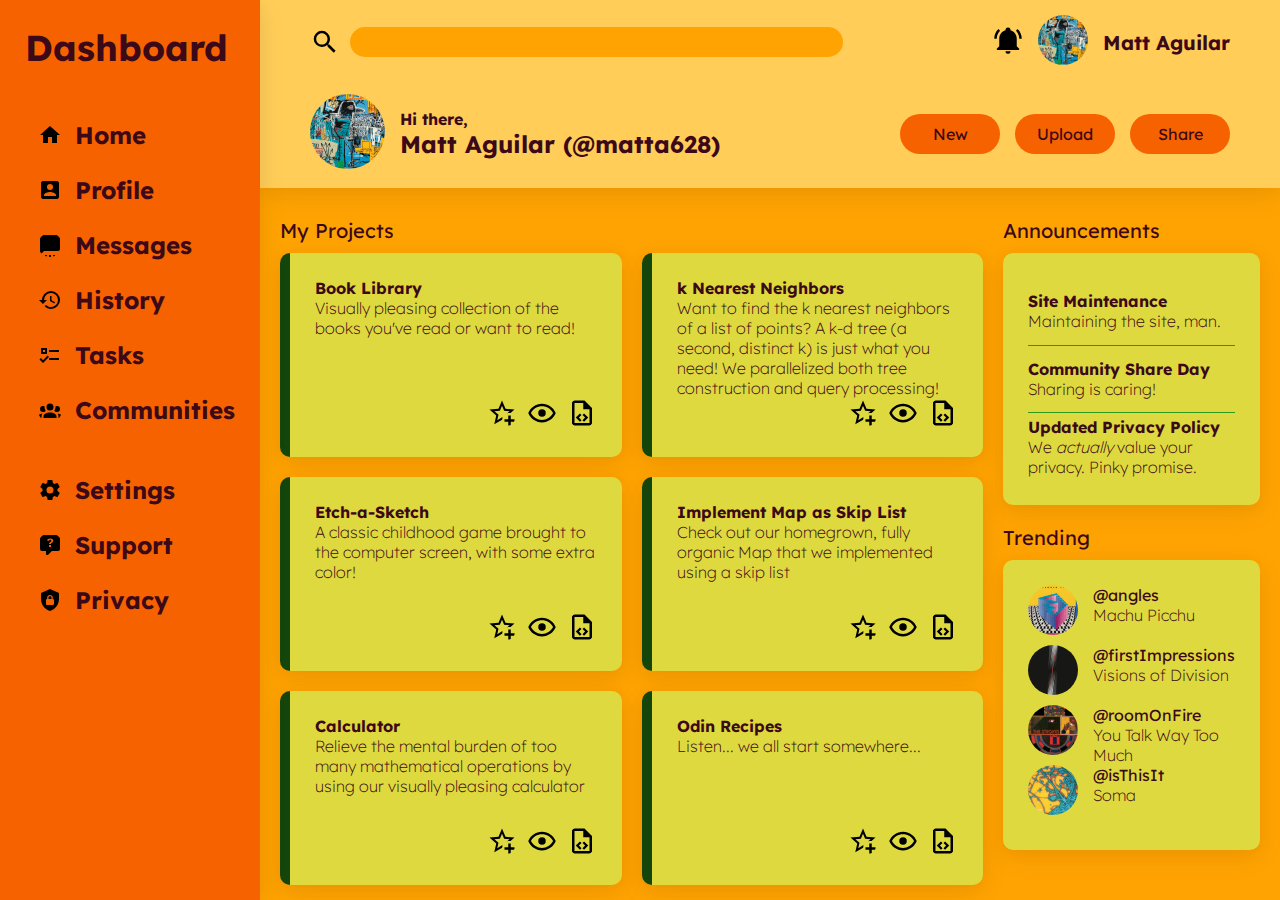
==== commit 2c004853: "Update project links and descriptions" ====
--- a/index.html
+++ b/index.html
@@ -113,25 +113,83 @@
       </div>
       <div class="dashboard">
         <div class="projects">
-          <div class="section-title">Your Projects</div>
+          <div class="section-title">My Projects</div>
           <div class="project-cards">
             <div class="card">
               <div class="project">
-                <div class="title">Space Explorer Sign Up</div>
-                <div class="desc">
-                  Waltz, bad nymph, for quick jigs vex.
-                  Sphinx of black quartz, judge my vow.
-                </div>
-              </div>
-              <div class="project-buttons">
-                <div class="star">
-                  <img src="icon/star-plus-outline.svg" alt="star icon">
-                </div>
-                <div class="view">
-                  <img src="icon/eye-outline.svg" alt="view icon">
-                </div>
-                <div class="source">
-                  <img src="icon/file-code-outline.svg" alt="source code icon">
+                <div class="title">Book Library</div>
+                <div class="desc">
+                  Visually pleasing collection of the books you've read or want to read!
+                </div>
+              </div>
+              <div class="project-buttons">
+                <div class="star">
+                  <img src="icon/star-plus-outline.svg" alt="star icon">
+                </div>
+                <div class="view">
+                  <a href="https://matta628.github.io/book-library/"><img src="icon/eye-outline.svg" alt="view icon"></a>
+                </div>
+                <div class="source">
+                  <a href="https://github.com/matta628/book-library"><img src="icon/file-code-outline.svg" alt="source code icon"></a>
+                </div>
+              </div>
+            </div>
+            <div class="card">
+              <div class="project">
+                <div class="title">k Nearest Neighbors</div>
+                <div class="desc">
+                  Want to find the k nearest neighbors of a list of points?
+                  A k-d tree (a second, distinct k) is just what you need! 
+                  We parallelized both tree construction and query processing!
+                </div>
+              </div>
+              <div class="project-buttons">
+                <div class="star">
+                  <img src="icon/star-plus-outline.svg" alt="star icon">
+                </div>
+                <div class="view">
+                  <a><img src="icon/eye-outline.svg" alt="view icon"></a>
+                </div>
+                <div class="source">
+                  <a href="https://github.com/matta628/cs447-assignment-2"><img src="icon/file-code-outline.svg" alt="source code icon"></a>
+                </div>
+              </div>
+            </div>
+            <div class="card">
+              <div class="project">
+                <div class="title">Etch-a-Sketch</div>
+                <div class="desc">
+                  A classic childhood game brought to the computer screen, with some extra color!
+                </div>
+              </div>
+              <div class="project-buttons">
+                <div class="star">
+                  <img src="icon/star-plus-outline.svg" alt="star icon">
+                </div>
+                <div class="view">
+                  <a href="https://matta628.github.io/etch-a-sketch/"><img src="icon/eye-outline.svg" alt="view icon"></a>
+                </div>
+                <div class="source">
+                  <a href="https://github.com/matta628/etch-a-sketch"><img src="icon/file-code-outline.svg" alt="source code icon"></a>
+                </div>
+              </div>
+            </div>
+            <div class="card">
+              <div class="project">
+                <div class="title">Implement Map as Skip List</div>
+                <div class="desc">
+                  Check out our homegrown, fully organic Map that we implemented using a skip list
+                </div>
+              </div>
+              <div class="project-buttons">
+                <div class="star">
+                  <img src="icon/star-plus-outline.svg" alt="star icon">
+                </div>
+                <div class="view">
+                  <a><img src="icon/eye-outline.svg" alt="view icon"></a>
+                </div>
+                <div class="source">
+                  <a href="https://github.com/matta628/cs440-assignment-2"><img src="icon/file-code-outline.svg" alt="source code icon"></a>
                 </div>
               </div>
             </div>
@@ -139,87 +197,19 @@
               <div class="project">
                 <div class="title">Calculator</div>
                 <div class="desc">
-                  The quick brown fox jumps over the lazy dog.
-                  Waltz, bad nymph, for quick jigs vex.
-                  Sphinx of black quartz, judge my vow.
-                  How quickly daft jumping zebras vex!
-                </div>
-              </div>
-              <div class="project-buttons">
-                <div class="star">
-                  <img src="icon/star-plus-outline.svg" alt="star icon">
-                </div>
-                <div class="view">
-                  <img src="icon/eye-outline.svg" alt="view icon">
-                </div>
-                <div class="source">
-                  <img src="icon/file-code-outline.svg" alt="source code icon">
-                </div>
-              </div>
-            </div>
-            <div class="card">
-              <div class="project">
-                <div class="title">Etch-a-Sketch</div>
-                <div class="desc">
-                  Pack my box with five dozen liquor jugs.
-                  The quick brown fox jumps over the lazy dog.
-                  Waltz, bad nymph, for quick jigs vex.
-                </div>
-              </div>
-              <div class="project-buttons">
-                <div class="star">
-                  <img src="icon/star-plus-outline.svg" alt="star icon">
-                </div>
-                <div class="view">
-                  <img src="icon/eye-outline.svg" alt="view icon">
-                </div>
-                <div class="source">
-                  <img src="icon/file-code-outline.svg" alt="source code icon">
-                </div>
-              </div>
-            </div>
-            <div class="card">
-              <div class="project">
-                <div class="title">Rock Paper Scissors</div>
-                <div class="desc">
-                  Sphinx of black quartz, judge my vow.
-                  Jackdaws love my big sphinx of quartz.
-                  Pack my box with five dozen liquor jugs.
-                  The quick brown fox jumps over the lazy dog.
-                </div>
-              </div>
-              <div class="project-buttons">
-                <div class="star">
-                  <img src="icon/star-plus-outline.svg" alt="star icon">
-                </div>
-                <div class="view">
-                  <img src="icon/eye-outline.svg" alt="view icon">
-                </div>
-                <div class="source">
-                  <img src="icon/file-code-outline.svg" alt="source code icon">
-                </div>
-              </div>
-            </div>
-            <div class="card">
-              <div class="project">
-                <div class="title">The Strokes Fan Page</div>
-                <div class="desc">
-                  How quickly daft jumping zebras vex!
-                  Jackdaws love my big sphinx of quartz.
-                  The quick brown fox jumps over the lazy dog.
-                  Waltz, bad nymph, for quick jigs vex.
-                  Pack my box with five dozen liquor jugs.
-                </div>
-              </div>
-              <div class="project-buttons">
-                <div class="star">
-                  <img src="icon/star-plus-outline.svg" alt="star icon">
-                </div>
-                <div class="view">
-                  <img src="icon/eye-outline.svg" alt="view icon">
-                </div>
-                <div class="source">
-                  <img src="icon/file-code-outline.svg" alt="source code icon">
+                  Relieve the mental burden of too many mathematical operations by
+                  using our visually pleasing calculator 
+                </div>
+              </div>
+              <div class="project-buttons">
+                <div class="star">
+                  <img src="icon/star-plus-outline.svg" alt="star icon">
+                </div>
+                <div class="view">
+                  <a href="https://matta628.github.io/calculator/"><img src="icon/eye-outline.svg" alt="view icon"></a>
+                </div>
+                <div class="source">
+                  <a href="https://github.com/matta628/calculator"><img src="icon/file-code-outline.svg" alt="source code icon"></a>
                 </div>
               </div>
             </div>
@@ -227,20 +217,18 @@
               <div class="project">
                 <div class="title">Odin Recipes</div>
                 <div class="desc">
-                  Jackdaws love my big sphinx of quartz.
-                  The quick brown fox jumps over the lazy dog.
-                  How quickly daft jumping zebras vex!
-                </div>
-              </div>
-              <div class="project-buttons">
-                <div class="star">
-                  <img src="icon/star-plus-outline.svg" alt="star icon">
-                </div>
-                <div class="view">
-                  <img src="icon/eye-outline.svg" alt="view icon">
-                </div>
-                <div class="source">
-                  <img src="icon/file-code-outline.svg" alt="source code icon">
+                  Listen... we all start somewhere...
+                </div>
+              </div>
+              <div class="project-buttons">
+                <div class="star">
+                  <img src="icon/star-plus-outline.svg" alt="star icon">
+                </div>
+                <div class="view">
+                  <a href="https://matta628.github.io/odin-recipes/"><img src="icon/eye-outline.svg" alt="view icon"></a>
+                </div>
+                <div class="source">
+                  <a href="https://github.com/matta628/odin-recipes"><img src="icon/file-code-outline.svg" alt="source code icon"></a>
                 </div>
               </div>
             </div>
@@ -265,8 +253,8 @@
                 <div class="announcement">
                   <div class="title">Updated Privacy Policy</div>
                   <div class="desc">
-                    We actually value your privacy! We swear!
-                    Pinky promise!
+                    We <em>actually</em> value your privacy.
+                    Pinky promise.
                   </div>
                 </div>
               </div>
